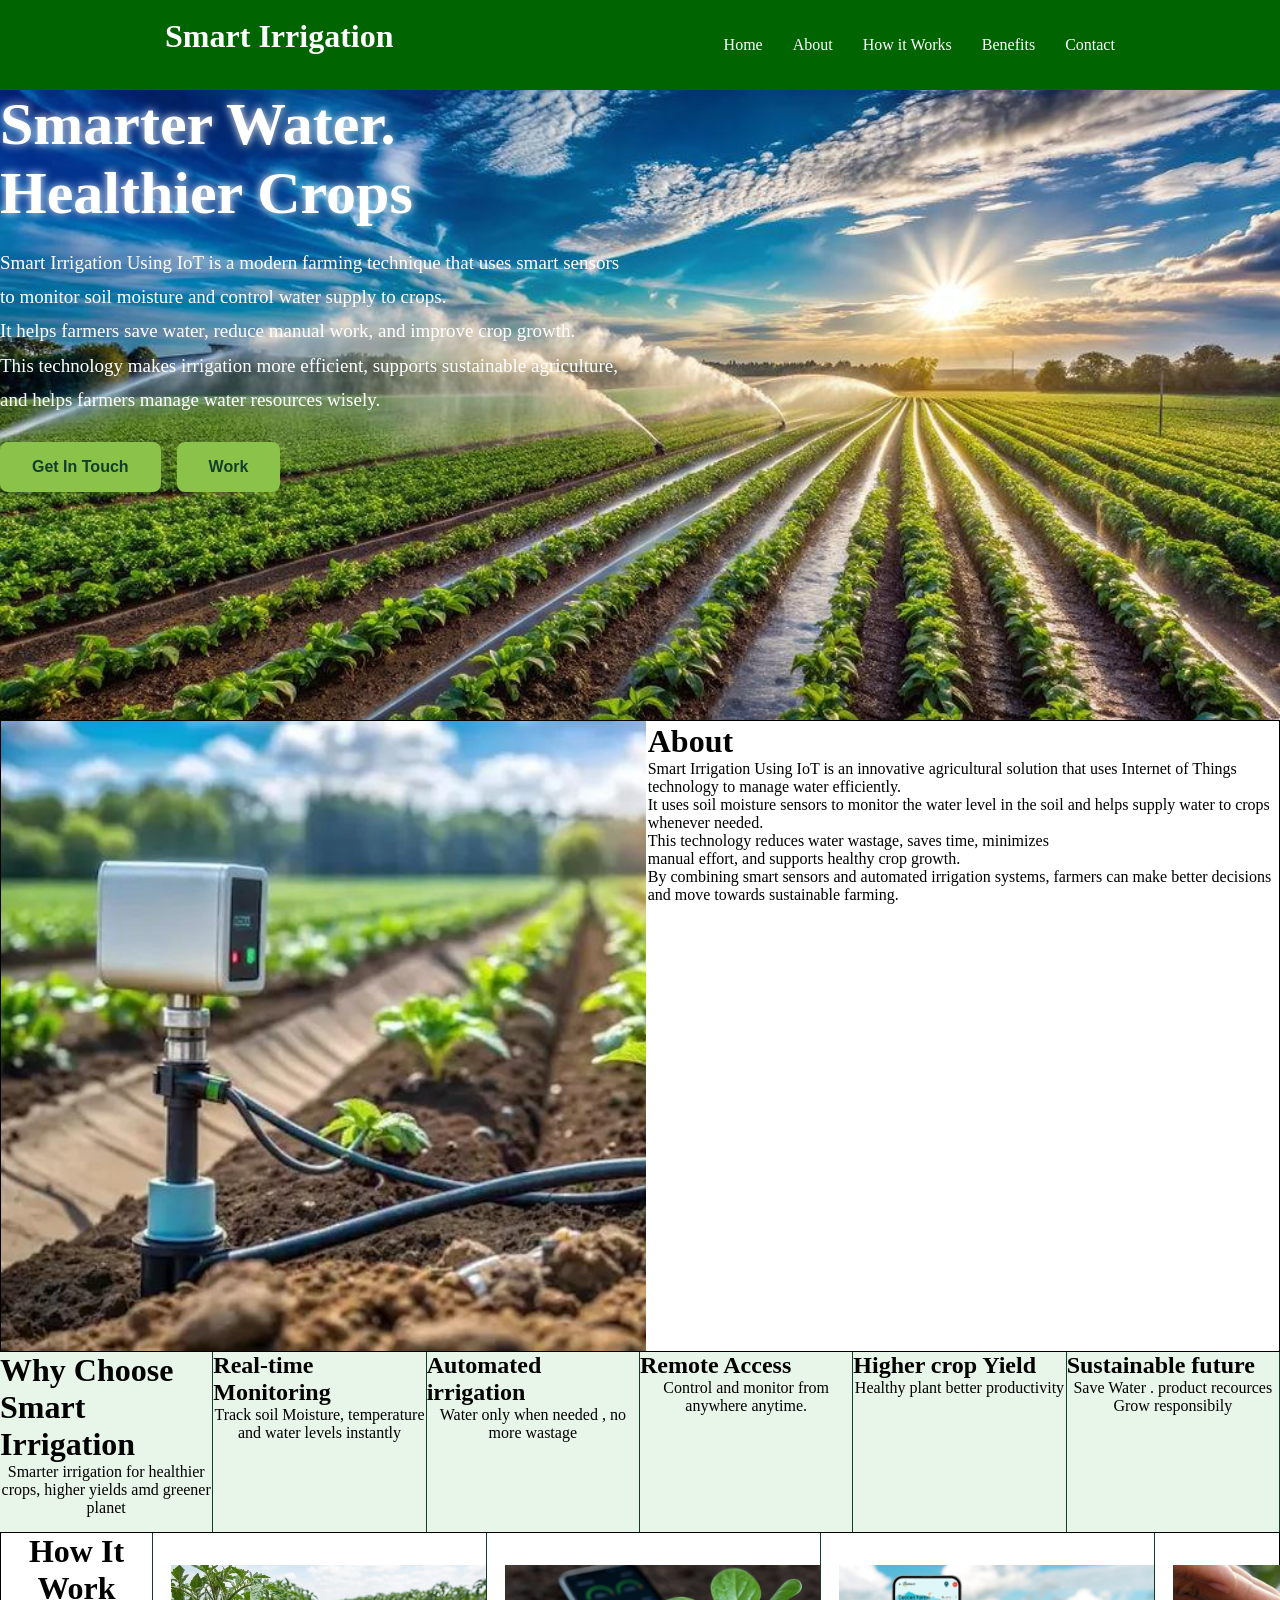
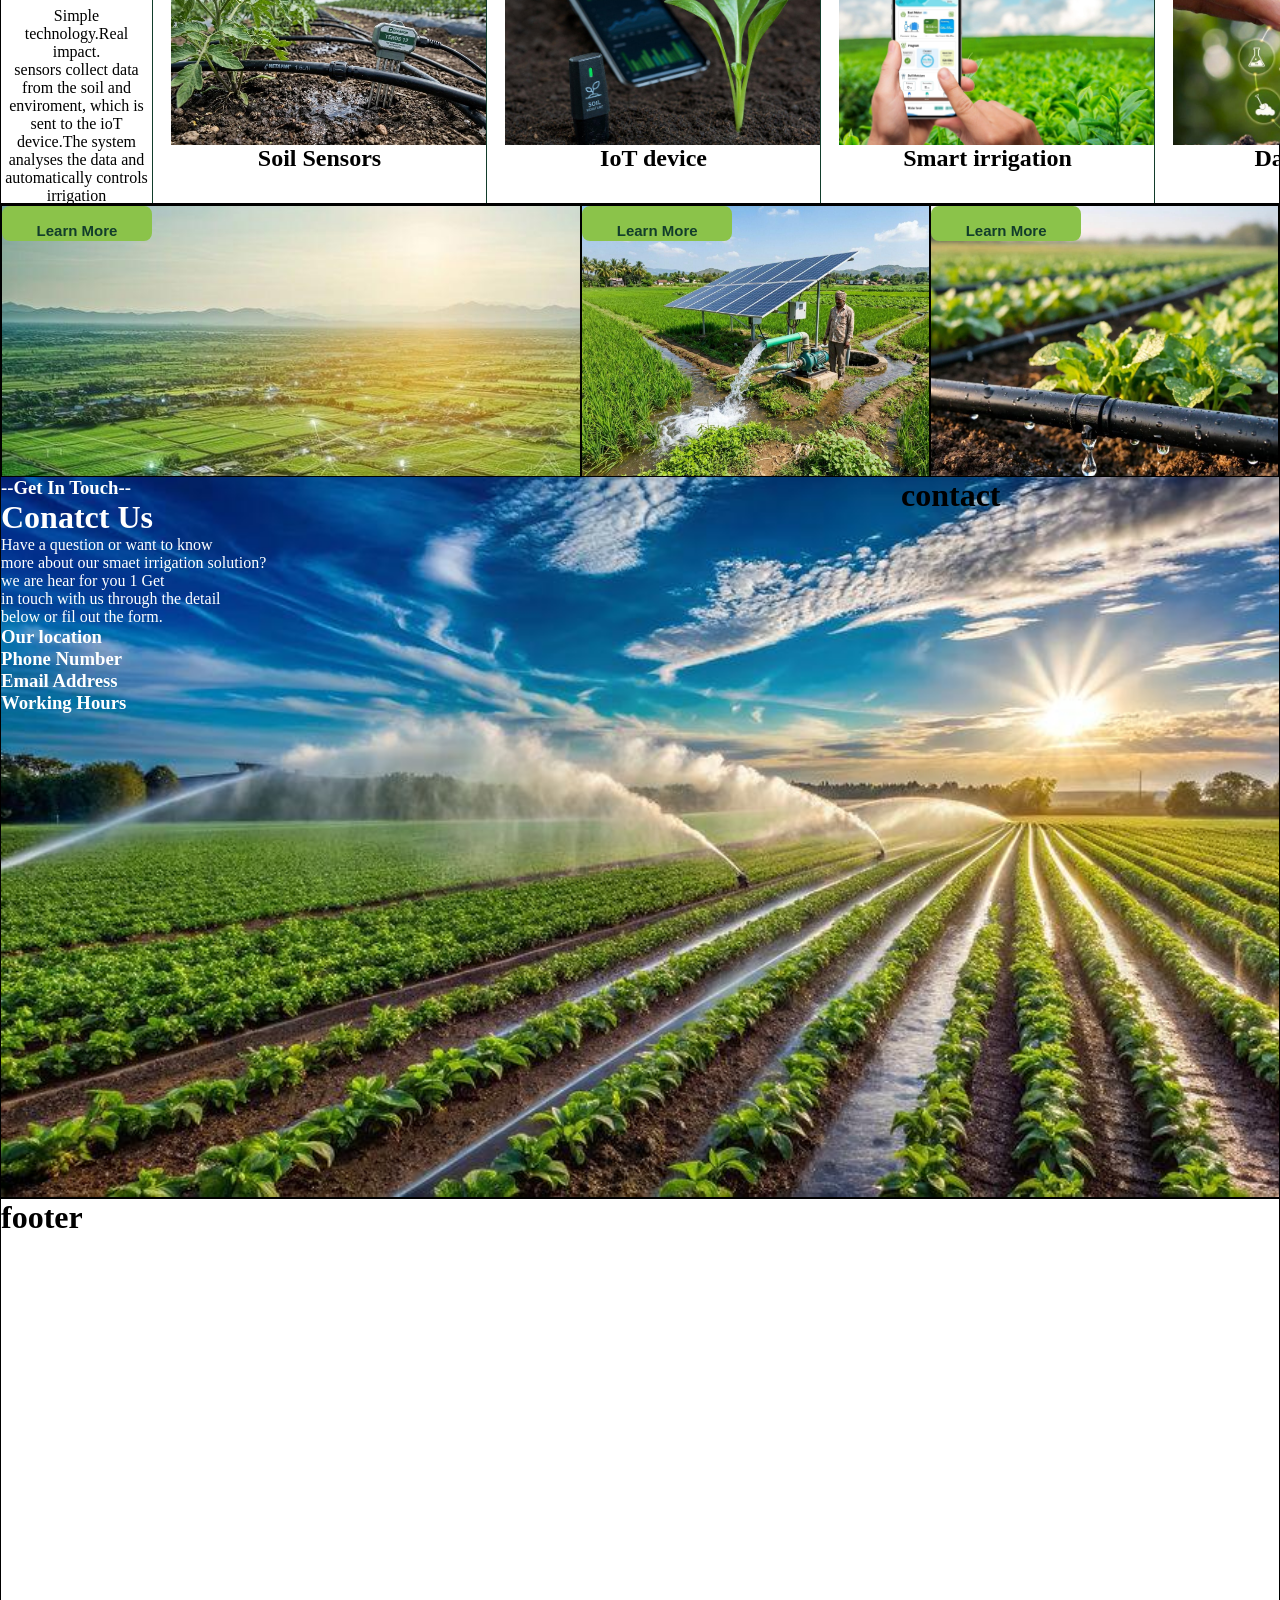
==== index.html @ 1ddb6d6f "Add files via upload" ====
<!DOCTYPE html>
<html lang="en">
<head>
    <meta charset="UTF-8">
    <meta name="viewport" content="width=device-width, initial-scale=1.0">
    <title>Smart Irrigation Using IOT</title>
    <link rel="stylesheet" href="style.css">
</head>
<body>
    <header>
        <div class="logo">
            <h1>Smart Irrigation</h1>
            <img src="" alt="">
        </div>
        <nav>
            <a href="index.html">Home</a>
            <a href="">About</a>
            <a href="">How it Works</a>
            <a href="">Benefits</a>
            <a href="">Contact</a>
        </nav>
    </header>

    <section class="hero">
        <h1>Smarter Water. <br>Healthier Crops</h1>
        <p>Smart Irrigation Using IoT is a modern farming technique that uses smart sensors <br> to monitor soil moisture and control water supply to crops. <br>It helps farmers save water, reduce manual work, and improve crop growth. <br> This technology makes irrigation more efficient, supports sustainable agriculture,<br> and helps farmers manage water resources wisely.
        </p>
        <button> Get In Touch </button>
        <button>Work</button>   
    </div>
</section>
<div class="about">
    <div class="aboutimg"></div>
    <div class="aboutpar">
        <h1>About</h1>
            <p>Smart Irrigation Using IoT is an innovative 
                agricultural solution that uses Internet of Things technology to manage
                water efficiently. <br> It uses soil moisture sensors
                to monitor the water level in the soil and helps supply
                water to crops <br> whenever needed.<br>
                This technology reduces water wastage, saves
                time, minimizes <br> manual effort, and supports healthy
                crop growth. <br> By combining smart sensors and automated
                irrigation systems, farmers can make better decisions and move
                towards sustainable farming.
            </p>
    </div>
</div>
    <div class="benfits">
    <div class="one">
        <h1>Why Choose Smart Irrigation</h1>
        <p>Smarter irrigation for healthier crops, higher yields amd greener planet </p>
    </div>
    <div class="two">
        <h2>
            Real-time Monitoring
        </h2>
        <p>Track soil Moisture, temperature and water levels instantly</p>
    </div>
    <div class="three">
        <h2>
            Automated irrigation
        </h2>
        <p>Water only when needed , no more wastage </p>
    </div>
    <div class="four">
        <h2>
            Remote Access
        </h2>
        <p>Control and monitor from anywhere anytime.</p>
    </div>
    <div class="five">
        <h2>
            Higher crop Yield 
        </h2>
        <p>Healthy plant better productivity</p>
    </div>
    <div class="five">
        <h2>
            Sustainable future 
        </h2>
        <p>Save Water . product recources Grow responsibily</p>
    </div>
</div>
<div class="work">
    <div class="hiw">
        <h1>How It Work </h1>
        <p>Simple technology.Real impact.</p>
        <p> sensors collect data from the soil and enviroment, which is sent to the ioT device.The system analyses the data and automatically controls irrigation</p>
        <button id="hiww">Learn More</button>
    </div>
    <div class="photone">
        <div class="img1"></div>
        <h2>Soil Sensors</h2>
    </div>
    <div class="photwo">
        <div class="img2"></div>
        <h2>IoT device</h2>
    </div>
    <div class="phothree">
        <div class="img3"></div>
        <h2>Smart irrigation</h2>
    </div>
     <div class="photfour">
        <div class="img4"></div>
        <h2>Data insights</h2>
    </div>
</div>
<div class="dashboard">
    <div class="dash1">
        <button id="dashh">Learn More</button>
    </div>
    <div class="dash2">
        <button id="dashh">Learn More</button>
    </div>
    <div class="dash3">
        <button id="dashh">Learn More</button>
    </div>
</div>
<div class="contact">
    <div class="mesgside">
        <h3>
            --Get In Touch--
        </h3>
        <h1>
            Conatct Us
        </h1>
        <p>Have a question or want to know <br> 
            more about our smaet irrigation solution? 
            <br> we are hear for you 1 Get <br> in touch with us through the 
            detail
             <br> below or fil out the form.  </p>
             <h3> Our location</h3>
              <h3>Phone Number</h3>
             <h3>Email Address</h3>
             <h3>Working Hours</h3>
             <div class="formside">
            </div>
            <form action="">

            </form>
    </div>
<h1>contact</h1>
</div>
<footer>
<h1>footer</h1>
</footer>    
</body>
</html>
---- style.css ----
*{
    margin: 0;
    padding: 0;
}
body{
    height: 500vh;
    
}
header{
    background-color: darkgreen;
    display: flex;
    justify-content: space-around;
    align-items: center;
    /* padding: 0 40px; */
    width: 100%;
    height: 10vh;
}
header h1{
    color: white;
}
nav {
    display: flex;
    align-items: center;
    justify-content: flex-end;
    text-decoration: none;
    gap: 30px;
}
nav a{
    color: white;
    text-decoration: none;
}

.hero{
    height: 70vh;
    background-size: cover;
    background-image: url(images/hero.jpg);
}
.hero h1{
    /* text-align: center; */
    font-size: clamp(36px, 5vw, 60px);
    line-height: 1.15;
    margin-bottom: 18px;
    color: #ffffff;
    max-width: 850px;
    text-shadow: 0px 0px 10px white;
}
.hero p{
    /* text-align: center; */
     font-size: 19px;
    line-height: 1.8;
    max-width: 700px;
    margin-bottom: 25px;
    color: #ffffff;
}
button{
    /* height: 50px;
    width: 150px;
    border-top-left-radius: 25%;
    border-top-right-radius: 25%;
    border-bottom-left-radius: 25%;
    border-bottom-right-radius: 25%; */
    display: inline-block;
    padding: 14px 30px;
    margin-right: 12px;
    background-color: #8bc34a;
    color: #123d2b;
    text-decoration: none;
    font-size: 16px;
    font-weight: bold;
    border: 2px solid #8bc34a;
    border-radius: 8px;
} 
.benfits{
    height: 20vh;
    /* border: 1px solid black; */
    background-color: #E8F5E9;
    display: flex;
    
    
}
.one,.two,.three,.four,.five{
    border-right:1px solid #123d2b;
    height: 20vh;
    width: 40vh;
    justify-items: center;

    /* border: 1px solid black;
     */
}
.benfits p{
    text-align: center;

}
.work{
    height: 30vh;
    border: 1px solid black;
    background-color: #fff;
    display: flex;   
}
.hiw{
    border-right:1px solid #123d2b;
    height: 30vh;
    width: 50vh;
    justify-items: center;
    text-align: center;

    /* border: 1px solid black;
     */
}
#hiww{
    height: 35px;
    width: 150px;
    display: inline-block;
    padding: 14px 30px;
    margin-right: 1px;
    background-color: #8bc34a;
    color: #123d2b;
    text-decoration: none;
    text-align: center;
    font-size: 15px;
    font-weight: bold;
    border: 2px solid #8bc34a;
    border-radius: 8px;
}
.photone,.photwo,.phothree,.photfour{
    border-right:1px solid #123d2b;
    height: 30vh;
    width: 40vh;
    align-content:center;
    text-align: center;
}
.img1 ,.img2,.img3,.img4{
    margin-left: 18px;
    height: 20vh;
    width: 35vh;
    /* border: 1px solid black; */
    background-size: cover;
    background-image:url(images/work1.jpg) ;
}
.img2{
    margin-left: 18px;
    height: 20vh;
    width: 35vh;
    /* border: 1px solid black; */
    background-size: cover;
    background-image:url(images/photonimg2.jpg) ;
}
.img3{
    margin-left: 18px;
    height: 20vh;
    width: 35vh;
    /* border: 1px solid black; */
    background-size: cover;
    background-image:url(images/photonimg3.jpg) ;
}
.img4{
    margin-left: 18px;
    height: 20vh;
    width: 35vh;
    /* border: 1px solid black; */
    background-size: cover;
    background-image:url(images/photonimg4.jpg) ;
}
.dashboard{
    height: 30vh;
    border: 1px solid black;
    background-color: #fff;
    display: flex;   
}
.dash1{
    height: 30vh;
    width: 100vh;
    border: 1px solid black;
    background-image: url(images/dash1.jpg);
    background-size: cover;
}
.dash2{
    height: 30vh;
    width: 60vh;
    border: 1px solid black;
    background-image: url(images/dash2.jpg);
    background-size: cover;
}
.dash3{
    background-image: url(images/dash3.jpg);
    height: 30vh;
    width: 60vh;
    border: 1px solid black;
    background-size: cover;
}
footer{
    height: 50vh;
    border: 1px solid black;
}
.about{
    height: 70vh;
    border: 1px solid black;
    display: flex;
}
.aboutimg{
    background-image: url(images/aboutimg.jpg);
    height: 70vh;
    width: 100vh;
    background-size: cover;
    /* border: 1px solid black; */
}
.aboutpar{
    margin: 2px;
}
.contact{
    height: 80vh;
    border: 1px solid black;
    display: flex;
    /* background:linear-gradient(135deg,darkgreen,#8bc34a); */
    /* background:linear-gradient(135 deg, darkgreen,#8bc34a); */
    background-image: url(images/conbg.jpg);
    background-size: cover;
}
.mesgside{
    /* text-align: center; */
    color: white;
       height: 80vh;
       width: 100vh;
       /* border: 1px solid black;  */
    }
    #dashh{
     height: 35px;
    width: 150px;
    /* display: inline-block;
    /* padding: 14px 30px; */
    /* margin-right: 1px; */
    background-color: #8bc34a; */
    color: #123d2b;
    text-decoration: none;
    font-size: 15px;
    font-weight: bold;
    border: 2px solid #8bc34a;
    border-radius: 8px;   
    }
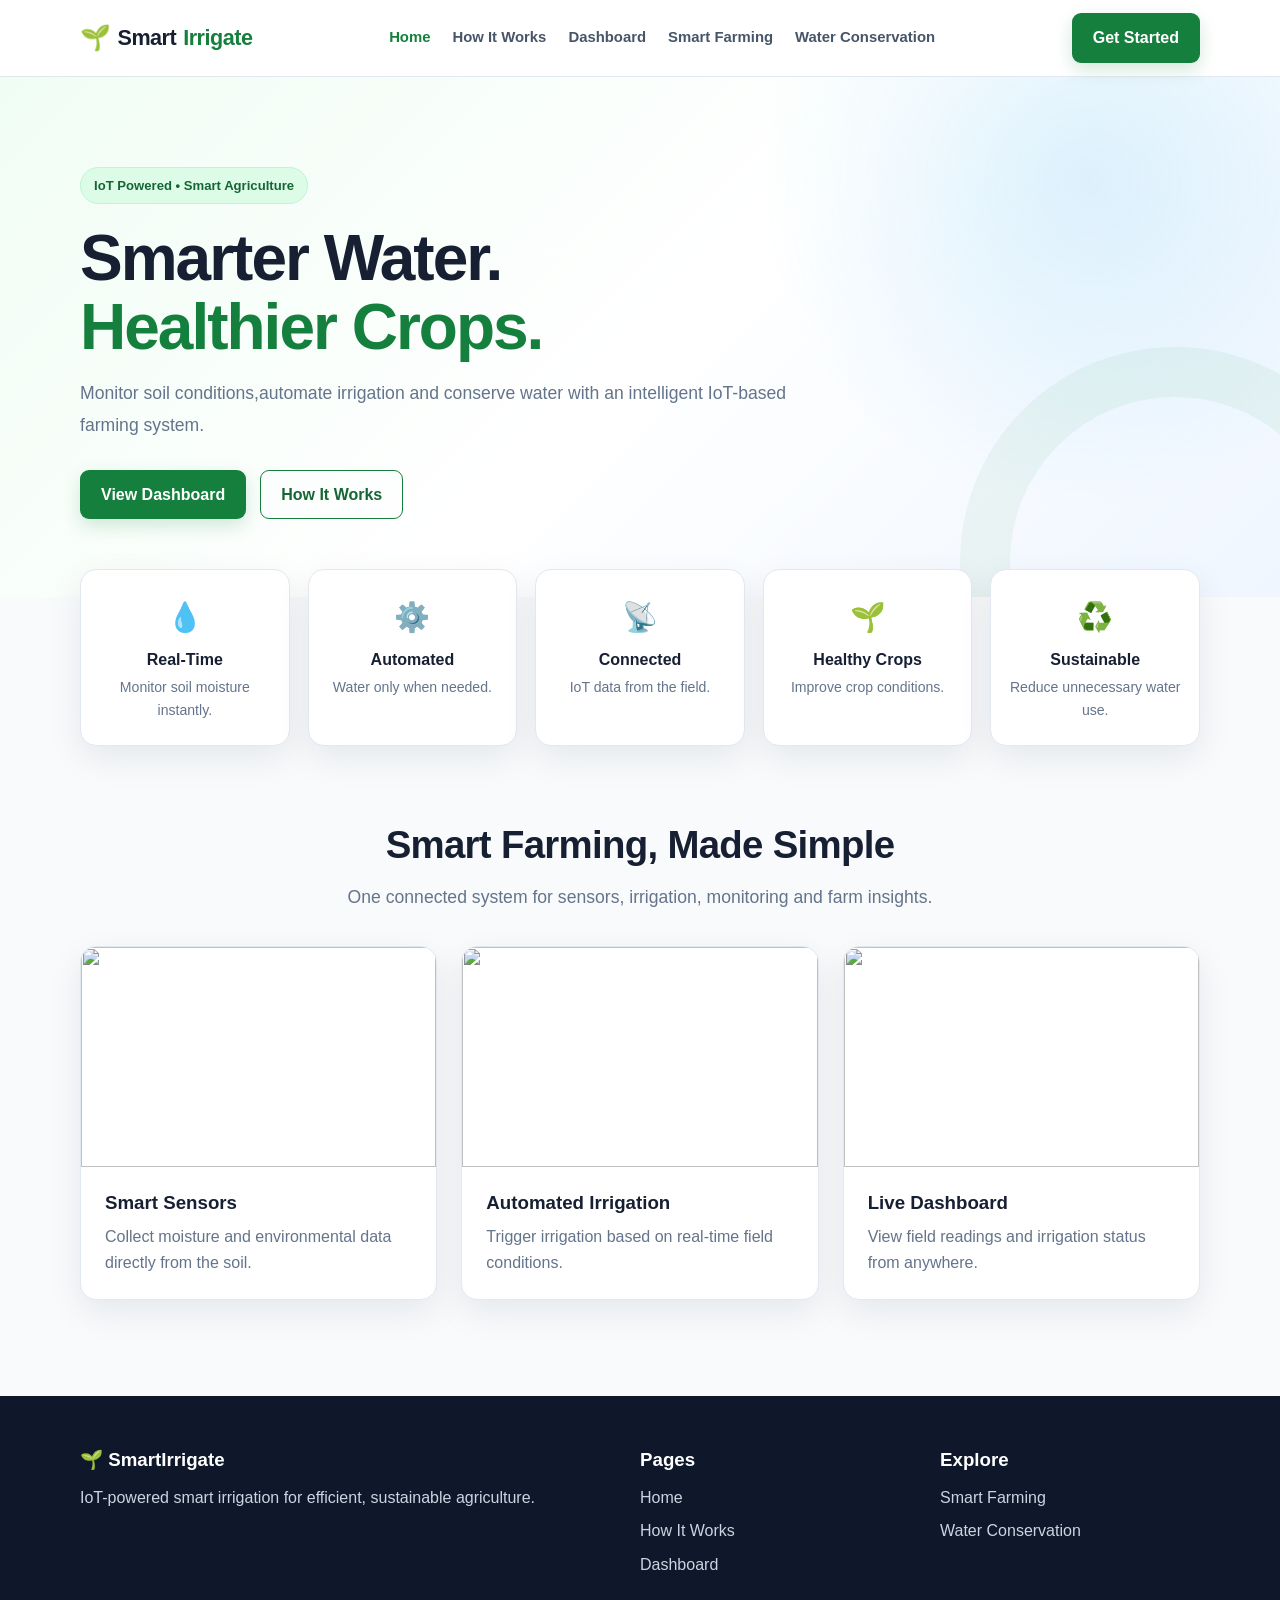
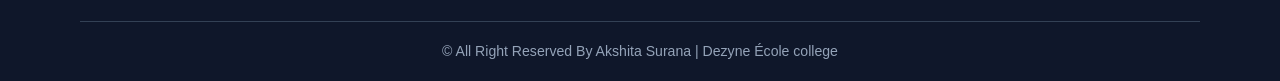
==== commit a3933844: "Add files via upload" ====
--- a/index.html
+++ b/index.html
@@ -1,149 +1,69 @@
-<!DOCTYPE html>
-<html lang="en">
-<head>
-    <meta charset="UTF-8">
-    <meta name="viewport" content="width=device-width, initial-scale=1.0">
-    <title>Smart Irrigation Using IOT</title>
-    <link rel="stylesheet" href="style.css">
-</head>
-<body>
-    <header>
-        <div class="logo">
-            <h1>Smart Irrigation</h1>
-            <img src="" alt="">
-        </div>
-        <nav>
-            <a href="index.html">Home</a>
-            <a href="">About</a>
-            <a href="">How it Works</a>
-            <a href="">Benefits</a>
-            <a href="">Contact</a>
-        </nav>
-    </header>
-
-    <section class="hero">
-        <h1>Smarter Water. <br>Healthier Crops</h1>
-        <p>Smart Irrigation Using IoT is a modern farming technique that uses smart sensors <br> to monitor soil moisture and control water supply to crops. <br>It helps farmers save water, reduce manual work, and improve crop growth. <br> This technology makes irrigation more efficient, supports sustainable agriculture,<br> and helps farmers manage water resources wisely.
-        </p>
-        <button> Get In Touch </button>
-        <button>Work</button>   
-    </div>
-</section>
-<div class="about">
-    <div class="aboutimg"></div>
-    <div class="aboutpar">
-        <h1>About</h1>
-            <p>Smart Irrigation Using IoT is an innovative 
-                agricultural solution that uses Internet of Things technology to manage
-                water efficiently. <br> It uses soil moisture sensors
-                to monitor the water level in the soil and helps supply
-                water to crops <br> whenever needed.<br>
-                This technology reduces water wastage, saves
-                time, minimizes <br> manual effort, and supports healthy
-                crop growth. <br> By combining smart sensors and automated
-                irrigation systems, farmers can make better decisions and move
-                towards sustainable farming.
-            </p>
-    </div>
-</div>
-    <div class="benfits">
-    <div class="one">
-        <h1>Why Choose Smart Irrigation</h1>
-        <p>Smarter irrigation for healthier crops, higher yields amd greener planet </p>
-    </div>
-    <div class="two">
-        <h2>
-            Real-time Monitoring
-        </h2>
-        <p>Track soil Moisture, temperature and water levels instantly</p>
-    </div>
-    <div class="three">
-        <h2>
-            Automated irrigation
-        </h2>
-        <p>Water only when needed , no more wastage </p>
-    </div>
-    <div class="four">
-        <h2>
-            Remote Access
-        </h2>
-        <p>Control and monitor from anywhere anytime.</p>
-    </div>
-    <div class="five">
-        <h2>
-            Higher crop Yield 
-        </h2>
-        <p>Healthy plant better productivity</p>
-    </div>
-    <div class="five">
-        <h2>
-            Sustainable future 
-        </h2>
-        <p>Save Water . product recources Grow responsibily</p>
-    </div>
-</div>
-<div class="work">
-    <div class="hiw">
-        <h1>How It Work </h1>
-        <p>Simple technology.Real impact.</p>
-        <p> sensors collect data from the soil and enviroment, which is sent to the ioT device.The system analyses the data and automatically controls irrigation</p>
-        <button id="hiww">Learn More</button>
-    </div>
-    <div class="photone">
-        <div class="img1"></div>
-        <h2>Soil Sensors</h2>
-    </div>
-    <div class="photwo">
-        <div class="img2"></div>
-        <h2>IoT device</h2>
-    </div>
-    <div class="phothree">
-        <div class="img3"></div>
-        <h2>Smart irrigation</h2>
-    </div>
-     <div class="photfour">
-        <div class="img4"></div>
-        <h2>Data insights</h2>
-    </div>
-</div>
-<div class="dashboard">
-    <div class="dash1">
-        <button id="dashh">Learn More</button>
-    </div>
-    <div class="dash2">
-        <button id="dashh">Learn More</button>
-    </div>
-    <div class="dash3">
-        <button id="dashh">Learn More</button>
-    </div>
-</div>
-<div class="contact">
-    <div class="mesgside">
-        <h3>
-            --Get In Touch--
-        </h3>
-        <h1>
-            Conatct Us
-        </h1>
-        <p>Have a question or want to know <br> 
-            more about our smaet irrigation solution? 
-            <br> we are hear for you 1 Get <br> in touch with us through the 
-            detail
-             <br> below or fil out the form.  </p>
-             <h3> Our location</h3>
-              <h3>Phone Number</h3>
-             <h3>Email Address</h3>
-             <h3>Working Hours</h3>
-             <div class="formside">
-            </div>
-            <form action="">
-
-            </form>
-    </div>
-<h1>contact</h1>
-</div>
-<footer>
-<h1>footer</h1>
-</footer>    
-</body>
-</html>+<!DOCTYPE html>
+<html lang="en">
+    <head>
+        <meta charset="UTF-8"><meta name="viewport" content="width=device-width, initial-scale=1.0">
+        <title>SmartIrrigate | Home</title>
+        <link rel="stylesheet" href="style.css">
+    </head>
+    <body>
+        <header class="navbar">
+            <div class="container nav-inner">
+            <a class="logo" href="index.html">
+                <span class="logo-icon">🌱</span>Smart<span>Irrigate</span>
+            </a>
+            <nav class="nav-links">
+                <a class="active" href="index.html">Home</a>
+                <a class="" href="how-it-works.html">How It Works</a>
+                <a class="" href="dashboard.html">Dashboard</a><a class="" href="smart-farming.html">Smart Farming</a>
+                <a class="" href="water-conservation.html">Water Conservation</a>
+            </nav>
+            <a class="btn btn-primary" href="dashboard.html">Get Started</a>
+        </div>
+    </header>
+    <main>
+        <section class="hero">
+            <div class="container">
+                <div class="hero-content">
+                <span class="badge">IoT Powered • Smart Agriculture</span>
+                <h1>Smarter Water.<br>
+                <span>Healthier Crops.</span>
+                </h1>
+            <p class="lead">Monitor soil conditions,automate irrigation and conserve water with an intelligent IoT-based farming system.</p>
+                <div class="actions">
+            <a class="btn btn-primary" href="dashboard.html">View Dashboard</a>
+            <a class="btn btn-outline" href="how-it-works.html">How It Works</a>
+    </div>
+    </section>
+        <section class="features">
+        <div class="feature"><div class="icon">💧</div><h3>Real-Time</h3><p>Monitor soil moisture instantly.</p></div>
+        <div class="feature"><div class="icon">⚙️</div><h3>Automated</h3><p>Water only when needed.</p></div>
+        <div class="feature"><div class="icon">📡</div><h3>Connected</h3><p>IoT data from the field.</p></div>
+        <div class="feature"><div class="icon">🌱</div><h3>Healthy Crops</h3><p>Improve crop conditions.</p></div>
+        <div class="feature"><div class="icon">♻️</div><h3>Sustainable</h3><p>Reduce unnecessary water use.</p></div>
+    </section>
+    <section class="section"><div class="container"><div class="section-head center"><h2>Smart Farming, Made Simple</h2><p class="lead">One connected system for sensors, irrigation, monitoring and farm insights.</p></div>
+    <div class="grid-3">
+        <div class="card"><img src="https://images.unsplash.com/photo-1592982537447-7440770cbfc9?auto=format&fit=crop&w=900&q=80"><div class="card-body"><h3>Smart Sensors</h3><p>Collect moisture and environmental data directly from the soil.</p></div></div>
+        <div class="card"><img src="https://images.unsplash.com/photo-1558618666-fcd25c85cd64?auto=format&fit=crop&w=900&q=80"><div class="card-body"><h3>Automated Irrigation</h3><p>Trigger irrigation based on real-time field conditions.</p></div></div>
+        <div class="card"><img src="https://images.unsplash.com/photo-1556761175-b413da4baf72?auto=format&fit=crop&w=900&q=80"><div class="card-body"><h3>Live Dashboard</h3><p>View field readings and irrigation status from anywhere.</p></div></div>
+        </div>
+        </div></section>
+    </main>
+    <footer class="footer"><div class="container footer-grid">
+    <div>
+        <h3>🌱 SmartIrrigate</h3><p>IoT-powered smart irrigation for efficient, sustainable agriculture.</p>
+    </div>
+    <div>
+        <h3>Pages</h3>
+        <p><a href="index.html">Home</a></p>
+        <p><a href="how-it-works.html">How It Works</a></p>
+        <p><a href="dashboard.html">Dashboard</a></p>
+    </div>
+    <div>
+        <h3>Explore</h3>
+        <p><a href="smart-farming.html">Smart Farming</a></p>
+        <p><a href="water-conservation.html">Water Conservation</a></p>
+    </div>
+    </div><div class="container copyright">© All Right Reserved By Akshita Surana | <a href="https://www.dezyneecole.com/">Dezyne École college</a></div></footer>
+    </body>
+    </html>
--- a/style.css
+++ b/style.css
@@ -1,239 +1,652 @@
-*{
-    margin: 0;
-    padding: 0;
-}
-body{
-    height: 500vh;
-    
-}
-header{
-    background-color: darkgreen;
-    display: flex;
-    justify-content: space-around;
-    align-items: center;
-    /* padding: 0 40px; */
-    width: 100%;
-    height: 10vh;
-}
-header h1{
-    color: white;
-}
-nav {
-    display: flex;
-    align-items: center;
-    justify-content: flex-end;
-    text-decoration: none;
-    gap: 30px;
-}
-nav a{
-    color: white;
-    text-decoration: none;
-}
-
-.hero{
-    height: 70vh;
-    background-size: cover;
-    background-image: url(images/hero.jpg);
-}
-.hero h1{
-    /* text-align: center; */
-    font-size: clamp(36px, 5vw, 60px);
-    line-height: 1.15;
-    margin-bottom: 18px;
-    color: #ffffff;
-    max-width: 850px;
-    text-shadow: 0px 0px 10px white;
-}
-.hero p{
-    /* text-align: center; */
-     font-size: 19px;
-    line-height: 1.8;
-    max-width: 700px;
-    margin-bottom: 25px;
-    color: #ffffff;
-}
-button{
-    /* height: 50px;
-    width: 150px;
-    border-top-left-radius: 25%;
-    border-top-right-radius: 25%;
-    border-bottom-left-radius: 25%;
-    border-bottom-right-radius: 25%; */
-    display: inline-block;
-    padding: 14px 30px;
-    margin-right: 12px;
-    background-color: #8bc34a;
-    color: #123d2b;
-    text-decoration: none;
-    font-size: 16px;
-    font-weight: bold;
-    border: 2px solid #8bc34a;
-    border-radius: 8px;
-} 
-.benfits{
-    height: 20vh;
-    /* border: 1px solid black; */
-    background-color: #E8F5E9;
-    display: flex;
-    
-    
-}
-.one,.two,.three,.four,.five{
-    border-right:1px solid #123d2b;
-    height: 20vh;
-    width: 40vh;
-    justify-items: center;
-
-    /* border: 1px solid black;
-     */
-}
-.benfits p{
-    text-align: center;
-
-}
-.work{
-    height: 30vh;
-    border: 1px solid black;
-    background-color: #fff;
-    display: flex;   
-}
-.hiw{
-    border-right:1px solid #123d2b;
-    height: 30vh;
-    width: 50vh;
-    justify-items: center;
-    text-align: center;
-
-    /* border: 1px solid black;
-     */
-}
-#hiww{
-    height: 35px;
-    width: 150px;
-    display: inline-block;
-    padding: 14px 30px;
-    margin-right: 1px;
-    background-color: #8bc34a;
-    color: #123d2b;
-    text-decoration: none;
-    text-align: center;
-    font-size: 15px;
-    font-weight: bold;
-    border: 2px solid #8bc34a;
-    border-radius: 8px;
-}
-.photone,.photwo,.phothree,.photfour{
-    border-right:1px solid #123d2b;
-    height: 30vh;
-    width: 40vh;
-    align-content:center;
-    text-align: center;
-}
-.img1 ,.img2,.img3,.img4{
-    margin-left: 18px;
-    height: 20vh;
-    width: 35vh;
-    /* border: 1px solid black; */
-    background-size: cover;
-    background-image:url(images/work1.jpg) ;
-}
-.img2{
-    margin-left: 18px;
-    height: 20vh;
-    width: 35vh;
-    /* border: 1px solid black; */
-    background-size: cover;
-    background-image:url(images/photonimg2.jpg) ;
-}
-.img3{
-    margin-left: 18px;
-    height: 20vh;
-    width: 35vh;
-    /* border: 1px solid black; */
-    background-size: cover;
-    background-image:url(images/photonimg3.jpg) ;
-}
-.img4{
-    margin-left: 18px;
-    height: 20vh;
-    width: 35vh;
-    /* border: 1px solid black; */
-    background-size: cover;
-    background-image:url(images/photonimg4.jpg) ;
-}
-.dashboard{
-    height: 30vh;
-    border: 1px solid black;
-    background-color: #fff;
-    display: flex;   
-}
-.dash1{
-    height: 30vh;
-    width: 100vh;
-    border: 1px solid black;
-    background-image: url(images/dash1.jpg);
-    background-size: cover;
-}
-.dash2{
-    height: 30vh;
-    width: 60vh;
-    border: 1px solid black;
-    background-image: url(images/dash2.jpg);
-    background-size: cover;
-}
-.dash3{
-    background-image: url(images/dash3.jpg);
-    height: 30vh;
-    width: 60vh;
-    border: 1px solid black;
-    background-size: cover;
-}
-footer{
-    height: 50vh;
-    border: 1px solid black;
-}
-.about{
-    height: 70vh;
-    border: 1px solid black;
-    display: flex;
-}
-.aboutimg{
-    background-image: url(images/aboutimg.jpg);
-    height: 70vh;
-    width: 100vh;
-    background-size: cover;
-    /* border: 1px solid black; */
-}
-.aboutpar{
-    margin: 2px;
-}
-.contact{
-    height: 80vh;
-    border: 1px solid black;
-    display: flex;
-    /* background:linear-gradient(135deg,darkgreen,#8bc34a); */
-    /* background:linear-gradient(135 deg, darkgreen,#8bc34a); */
-    background-image: url(images/conbg.jpg);
-    background-size: cover;
-}
-.mesgside{
-    /* text-align: center; */
-    color: white;
-       height: 80vh;
-       width: 100vh;
-       /* border: 1px solid black;  */
-    }
-    #dashh{
-     height: 35px;
-    width: 150px;
-    /* display: inline-block;
-    /* padding: 14px 30px; */
-    /* margin-right: 1px; */
-    background-color: #8bc34a; */
-    color: #123d2b;
-    text-decoration: none;
-    font-size: 15px;
-    font-weight: bold;
-    border: 2px solid #8bc34a;
-    border-radius: 8px;   
-    }+/* SmartIrrigate - main stylesheet */
+:root {
+    --primary: #15803d;
+    --primary-dark: #166534;
+    --primary-light: #dcfce7;
+    --accent: #0ea5e9;
+    --text: #172033;
+    --muted: #64748b;
+    --background: #f8fafc;
+    --white: #ffffff;
+    --border: #e2e8f0;
+    --shadow: 0 12px 35px rgba(15, 23, 42, 0.08);
+}
+
+* {
+    margin: 0;
+    padding: 0;
+    box-sizing: border-box;
+}
+
+html {
+    scroll-behavior: smooth;
+}
+
+body {
+    font-family: "Segoe UI", Arial, sans-serif;
+    color: var(--text);
+    background: var(--background);
+    line-height: 1.6;
+}
+
+img {
+    display: block;
+    max-width: 100%;
+    height: auto;
+    object-fit: cover;
+}
+
+a {
+    color: inherit;
+    text-decoration: none;
+}
+
+.container {
+    width: min(1120px, 92%);
+    margin: 0 auto;
+}
+
+/* Navigation */
+.navbar {
+    position: sticky;
+    top: 0;
+    z-index: 1000;
+    background: rgba(255, 255, 255, 0.96);
+    border-bottom: 1px solid var(--border);
+    backdrop-filter: blur(12px);
+}
+
+.nav-inner {
+    min-height: 76px;
+    display: flex;
+    align-items: center;
+    justify-content: space-between;
+    gap: 24px;
+}
+
+.logo {
+    display: inline-flex;
+    align-items: center;
+    gap: 7px;
+    flex-shrink: 0;
+    font-size: 1.35rem;
+    font-weight: 800;
+    letter-spacing: -0.5px;
+}
+
+.logo > span:last-child {
+    color: var(--primary);
+}
+
+.logo-icon {
+    font-size: 1.55rem;
+}
+
+.nav-links {
+    display: flex;
+    align-items: center;
+    justify-content: center;
+    flex-wrap: wrap;
+    gap: 22px;
+}
+
+.nav-links a {
+    color: #475569;
+    font-size: 0.93rem;
+    font-weight: 600;
+    transition: color 0.2s ease;
+}
+
+.nav-links a:hover,
+.nav-links a.active {
+    color: var(--primary);
+}
+
+/* Buttons and labels */
+.btn {
+    display: inline-flex;
+    align-items: center;
+    justify-content: center;
+    min-height: 44px;
+    padding: 11px 20px;
+    border: 1px solid transparent;
+    border-radius: 9px;
+    font: inherit;
+    font-weight: 700;
+    text-align: center;
+    cursor: pointer;
+    transition: transform 0.2s ease, background 0.2s ease, box-shadow 0.2s ease;
+}
+
+.btn:hover {
+    transform: translateY(-2px);
+}
+
+.btn-primary {
+    color: var(--white);
+    background: var(--primary);
+    box-shadow: 0 7px 18px rgba(21, 128, 61, 0.18);
+}
+
+.btn-primary:hover {
+    background: var(--primary-dark);
+}
+
+.btn-outline {
+    color: var(--primary-dark);
+    background: transparent;
+    border-color: var(--primary);
+}
+
+.btn-outline:hover {
+    color: var(--white);
+    background: var(--primary);
+}
+
+.badge {
+    display: inline-block;
+    padding: 7px 13px;
+    color: var(--primary-dark);
+    background: var(--primary-light);
+    border: 1px solid #bbf7d0;
+    border-radius: 999px;
+    font-size: 0.82rem;
+    font-weight: 700;
+}
+
+/* Home hero */
+.hero {
+    position: relative;
+    overflow: hidden;
+    padding: 90px 0 78px;
+    background:
+        radial-gradient(circle at 85% 20%, rgba(14, 165, 233, 0.13), transparent 28%),
+        linear-gradient(135deg, #f0fdf4 0%, #ffffff 52%, #eff6ff 100%);
+}
+
+.hero::after {
+    content: "";
+    position: absolute;
+    width: 330px;
+    height: 330px;
+    right: -110px;
+    bottom: -180px;
+    border: 50px solid rgba(21, 128, 61, 0.06);
+    border-radius: 50%;
+    pointer-events: none;
+}
+
+.hero-content {
+    position: relative;
+    z-index: 1;
+    max-width: 760px;
+}
+
+.hero h1,
+.page-hero h1 {
+    margin: 20px 0 16px;
+    font-size: clamp(2.4rem, 5vw, 4.4rem);
+    line-height: 1.08;
+    letter-spacing: -2px;
+}
+
+.hero h1 span,
+.page-hero h1 span {
+    color: var(--primary);
+}
+
+.lead {
+    max-width: 720px;
+    color: var(--muted);
+    font-size: 1.1rem;
+    line-height: 1.8;
+}
+
+.actions {
+    display: flex;
+    flex-wrap: wrap;
+    gap: 14px;
+    margin-top: 28px;
+}
+
+/* Feature strip */
+.features {
+    display: grid;
+    grid-template-columns: repeat(5, minmax(0, 1fr));
+    gap: 18px;
+    width: min(1120px, 92%);
+    margin: -28px auto 0;
+    position: relative;
+    z-index: 2;
+}
+
+.feature {
+    padding: 24px 18px;
+    background: var(--white);
+    border: 1px solid var(--border);
+    border-radius: 16px;
+    box-shadow: var(--shadow);
+    text-align: center;
+}
+
+.feature .icon {
+    margin-bottom: 10px;
+    font-size: 1.8rem;
+}
+
+.feature h3 {
+    margin-bottom: 5px;
+    font-size: 1rem;
+}
+
+.feature p {
+    color: var(--muted);
+    font-size: 0.88rem;
+}
+
+/* General sections and cards */
+.section {
+    padding: 76px 0;
+}
+
+.section-head {
+    margin-bottom: 32px;
+}
+
+.section-head.center {
+    text-align: center;
+}
+
+.section-head .lead {
+    margin: 10px auto 0;
+}
+
+h2 {
+    margin-bottom: 14px;
+    font-size: clamp(1.7rem, 3vw, 2.5rem);
+    line-height: 1.2;
+    letter-spacing: -0.7px;
+}
+
+h3 {
+    line-height: 1.3;
+}
+
+.grid-3 {
+    display: grid;
+    grid-template-columns: repeat(3, minmax(0, 1fr));
+    gap: 24px;
+}
+
+.card {
+    overflow: hidden;
+    background: var(--white);
+    border: 1px solid var(--border);
+    border-radius: 16px;
+    box-shadow: var(--shadow);
+    transition: transform 0.25s ease, box-shadow 0.25s ease;
+}
+
+.card:hover {
+    transform: translateY(-5px);
+    box-shadow: 0 18px 42px rgba(15, 23, 42, 0.12);
+}
+
+.card img {
+    width: 100%;
+    height: 220px;
+}
+
+.card-body {
+    padding: 24px;
+}
+
+.card-body h3 {
+    margin-bottom: 9px;
+}
+
+.card-body p,
+.step p {
+    color: var(--muted);
+}
+
+/* Inner page heading */
+.page-hero {
+    padding: 68px 0;
+    background:
+        radial-gradient(circle at 90% 10%, rgba(14, 165, 233, 0.13), transparent 25%),
+        linear-gradient(135deg, #f0fdf4, #f8fafc 65%, #eff6ff);
+    text-align: center;
+}
+
+.page-hero .container {
+    display: flex;
+    align-items: center;
+    flex-direction: column;
+}
+
+.page-hero h1 {
+    margin-top: 17px;
+    font-size: clamp(2.3rem, 4.5vw, 3.7rem);
+}
+
+.page-hero .lead {
+    margin: 0 auto;
+}
+
+/* How it works */
+.steps {
+    display: grid;
+    grid-template-columns: repeat(4, minmax(0, 1fr));
+    gap: 22px;
+}
+
+.step {
+    position: relative;
+    padding: 0 0 24px;
+    background: var(--white);
+    border: 1px solid var(--border);
+    border-radius: 16px;
+    overflow: hidden;
+    box-shadow: var(--shadow);
+}
+
+.step img {
+    width: 100%;
+    height: 175px;
+}
+
+.step .number {
+    display: grid;
+    place-items: center;
+    width: 42px;
+    height: 42px;
+    margin: -21px 20px 14px;
+    position: relative;
+    background: var(--primary);
+    color: var(--white);
+    border: 4px solid var(--white);
+    border-radius: 50%;
+    font-weight: 800;
+}
+
+.step h3,
+.step p {
+    margin-right: 20px;
+    margin-left: 20px;
+}
+
+.step h3 {
+    margin-bottom: 8px;
+}
+
+/* Two-column content */
+.split {
+    display: grid;
+    grid-template-columns: repeat(2, minmax(0, 1fr));
+    align-items: center;
+    gap: 48px;
+}
+
+.split > img {
+    width: 100%;
+    min-height: 330px;
+    max-height: 460px;
+    border-radius: 18px;
+    box-shadow: var(--shadow);
+}
+
+.list {
+    margin: 22px 0 0;
+    padding-left: 22px;
+}
+
+.list li {
+    margin-bottom: 12px;
+    padding-left: 5px;
+    color: #475569;
+}
+
+.list li::marker {
+    color: var(--primary);
+}
+
+/* Dashboard */
+.dashboard,
+.panel {
+    padding: 30px;
+    background: var(--white);
+    border: 1px solid var(--border);
+    border-radius: 18px;
+    box-shadow: var(--shadow);
+}
+
+.dashboard > p,
+.panel > p {
+    color: var(--muted);
+}
+
+.stats {
+    display: grid;
+    grid-template-columns: repeat(4, minmax(0, 1fr));
+    gap: 18px;
+}
+
+.stat {
+    padding: 22px;
+    background: #f8fafc;
+    border: 1px solid var(--border);
+    border-radius: 13px;
+}
+
+.stat small {
+    display: block;
+    margin-bottom: 8px;
+    color: var(--muted);
+    font-size: 0.9rem;
+}
+
+.stat strong {
+    display: block;
+    color: var(--primary-dark);
+    font-size: 2rem;
+    line-height: 1.25;
+}
+
+.stat p {
+    margin-top: 6px;
+    color: var(--muted);
+    font-size: 0.88rem;
+}
+
+.bar {
+    height: 12px;
+    margin: 12px 0 8px;
+    overflow: hidden;
+    background: #e2e8f0;
+    border-radius: 999px;
+}
+
+.bar span {
+    display: block;
+    height: 100%;
+    background: linear-gradient(90deg, var(--primary), #4ade80);
+    border-radius: inherit;
+}
+
+/* Call to action */
+.cta {
+    padding: 48px 28px;
+    background: linear-gradient(135deg, #14532d, #15803d 60%, #0e7490);
+    border-radius: 20px;
+    color: var(--white);
+    text-align: center;
+}
+
+.cta h2 {
+    color: var(--white);
+}
+
+.cta p {
+    margin: 0 auto 22px;
+    max-width: 650px;
+    color: #dcfce7;
+}
+
+.cta .btn-outline {
+    color: var(--white);
+    border-color: rgba(255, 255, 255, 0.8);
+}
+
+.cta .btn-outline:hover {
+    color: var(--primary-dark);
+    background: var(--white);
+}
+
+/* Footer */
+.footer {
+    margin-top: 20px;
+    padding: 52px 0 0;
+    background: #0f172a;
+    color: #cbd5e1;
+}
+
+.footer-grid {
+    display: grid;
+    grid-template-columns: 2fr 1fr 1fr;
+    gap: 40px;
+    padding-bottom: 36px;
+}
+
+.footer h3 {
+    margin-bottom: 12px;
+    color: var(--white);
+}
+
+.footer p {
+    margin-bottom: 8px;
+    color: #cbd5e1;
+}
+
+.footer a:hover {
+    color: #86efac;
+}
+
+.copyright {
+    padding: 18px 0;
+    border-top: 1px solid #334155;
+    color: #94a3b8;
+    font-size: 0.88rem;
+    text-align: center;
+}
+
+/* Responsive layout */
+@media (max-width: 1000px) {
+    .nav-inner {
+        padding: 15px 0;
+        flex-wrap: wrap;
+    }
+
+    .nav-links {
+        order: 3;
+        width: 100%;
+        gap: 12px 20px;
+    }
+
+    .features {
+        grid-template-columns: repeat(3, minmax(0, 1fr));
+    }
+
+    .steps {
+        grid-template-columns: repeat(2, minmax(0, 1fr));
+    }
+
+    .stats {
+        grid-template-columns: repeat(2, minmax(0, 1fr));
+    }
+}
+
+@media (max-width: 650px) {
+    .nav-inner {
+        justify-content: center;
+        gap: 14px;
+    }
+
+    .nav-links {
+        gap: 10px 15px;
+    }
+
+    .nav-links a {
+        font-size: 0.84rem;
+    }
+
+    .nav-inner > .btn {
+        width: 100%;
+    }
+
+    .hero {
+        padding: 64px 0 60px;
+    }
+
+    .hero h1,
+    .page-hero h1 {
+        letter-spacing: -1px;
+    }
+
+    .features {
+        grid-template-columns: repeat(2, minmax(0, 1fr));
+        gap: 12px;
+    }
+
+    .feature {
+        padding: 18px 12px;
+    }
+
+    .section {
+        padding: 52px 0;
+    }
+
+    .grid-3,
+    .split,
+    .steps,
+    .footer-grid {
+        grid-template-columns: 1fr;
+    }
+
+    .split {
+        gap: 28px;
+    }
+
+    .split > img {
+        min-height: 230px;
+    }
+
+    .dashboard,
+    .panel {
+        padding: 20px;
+    }
+
+    .stats {
+        grid-template-columns: 1fr 1fr;
+        gap: 12px;
+    }
+
+    .stat {
+        padding: 16px 12px;
+    }
+
+    .stat strong {
+        font-size: 1.6rem;
+    }
+
+    .cta {
+        padding: 36px 20px;
+    }
+}
+
+@media (max-width: 380px) {
+    .features,
+    .stats {
+        grid-template-columns: 1fr;
+    }
+}
